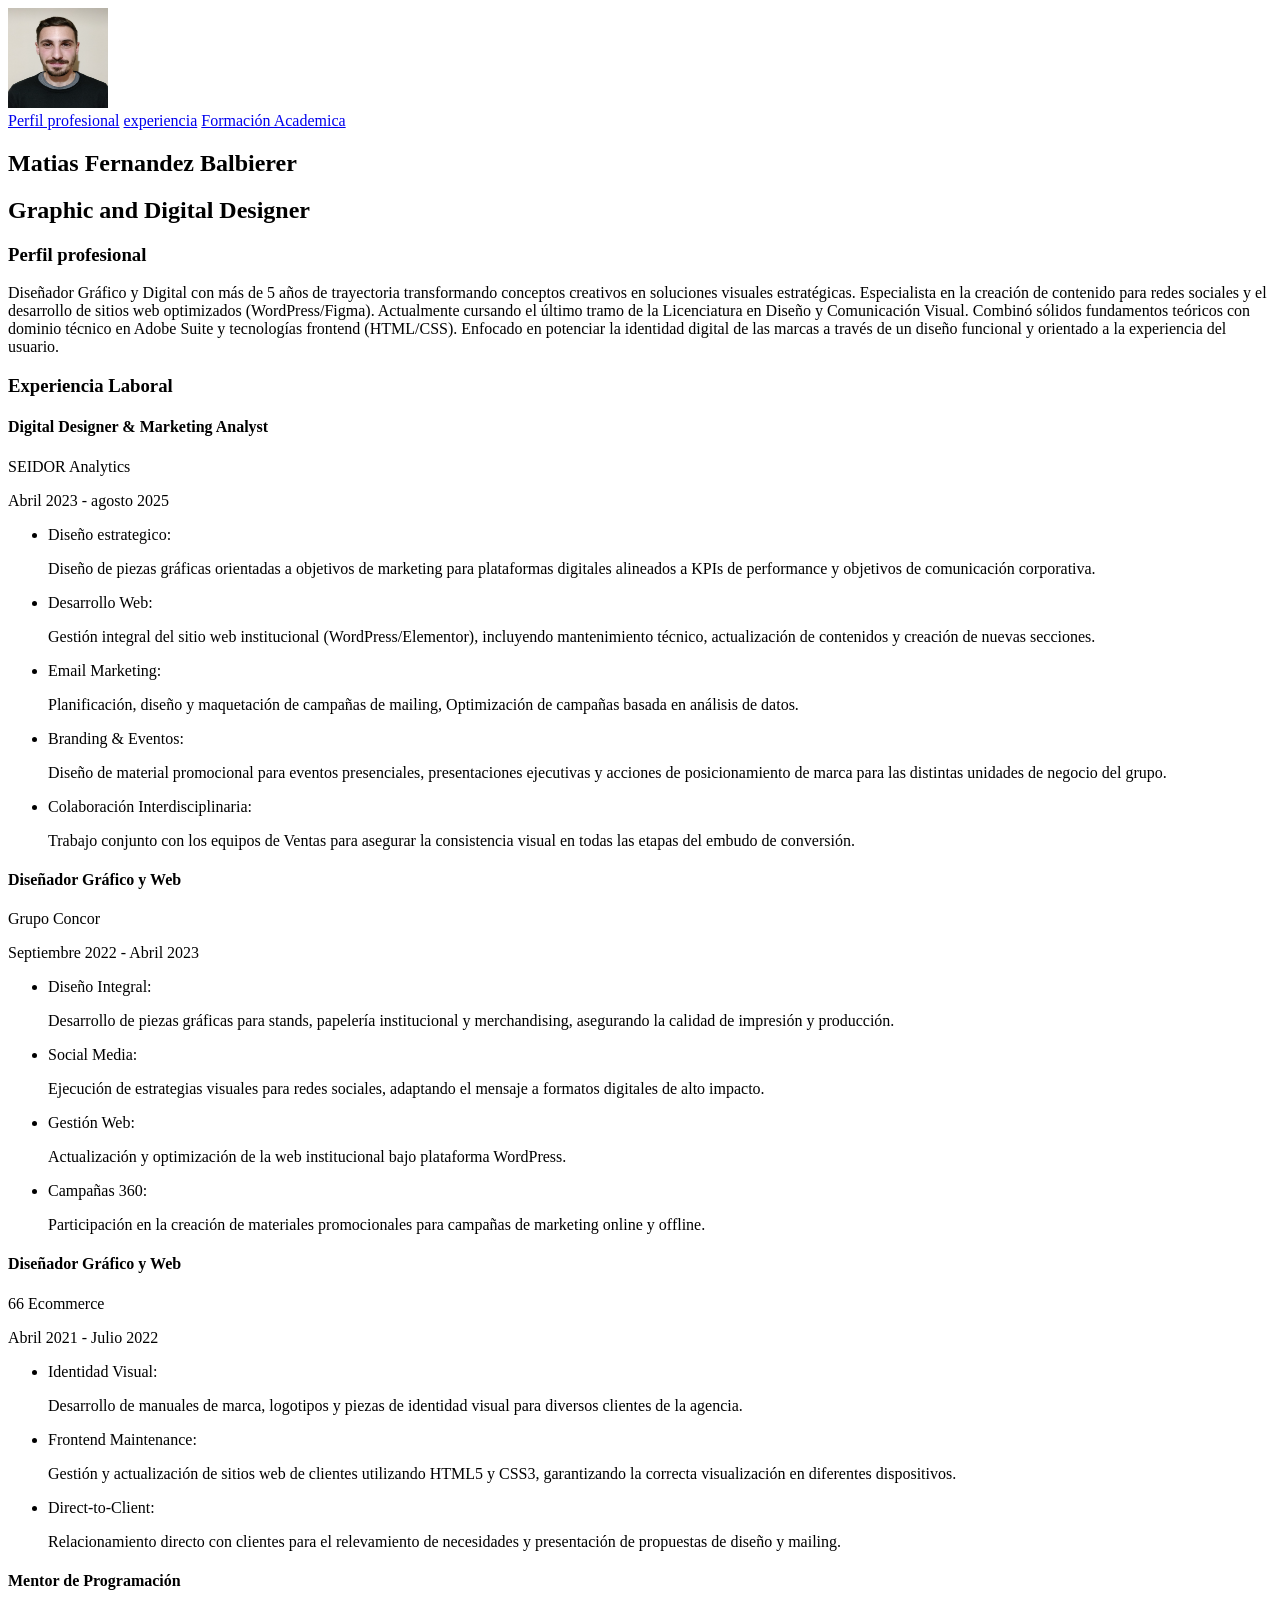
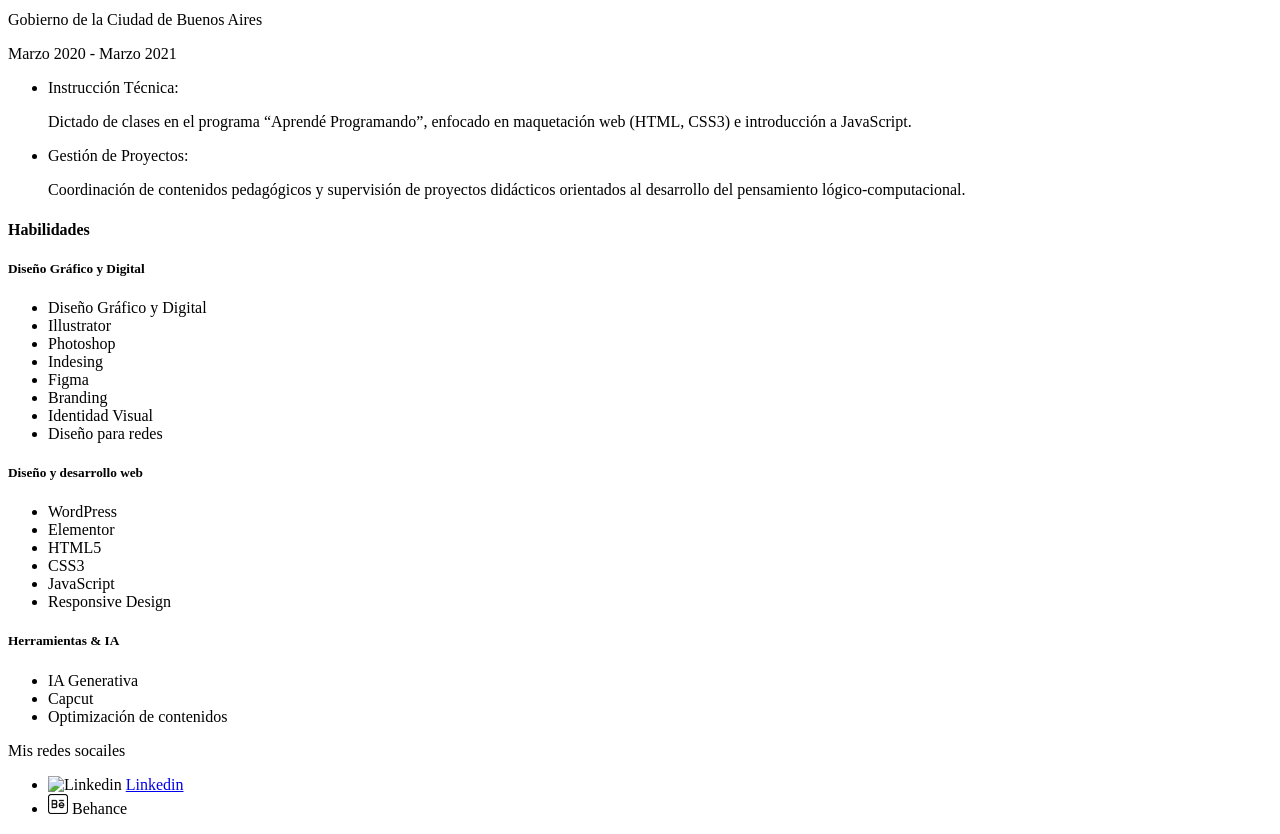
==== index.html @ 063f32c5 "primer commit" ====
<!DOCTYPE html>
<html>

<head>
    <meta charset="utf-8" />
    <title>Mi Cv HTML</title>
    <link rel="stylesheet" type="text/CSS" href="styles.css">
    <style>
        
        <link rel="preconnect" href="https://fonts.googleapis.com">
<link rel="preconnect" href="https://fonts.gstatic.com" crossorigin>
<link href="https://fonts.googleapis.com/css2?family=Roboto:ital,wght@0,100..900;1,100..900&family=Space+Mono:ital,wght@0,400;0,700;1,400;1,700&display=swap" rel="stylesheet">


    
    </style>
</head>

<body>
    <header>
        <img src="img/foto CV.png" alt="Foto Matias Fernandez" width="100px" height="100px">
        <nav>
            <a href="#">Perfil profesional</a>
            <a href="#">experiencia</a>
            <a href="#">Formación Academica</a>
        </nav>
    </header>
    <main>
        <section>
            <h1>Matias Fernandez Balbierer</h1>
            <h2>Graphic and Digital Designer</h2>
        </section>

        <section>
            <h3>Perfil profesional</h3>

            <p>Diseñador Gráfico y Digital con más de 5 años de trayectoria transformando conceptos creativos en
                soluciones visuales estratégicas. Especialista en la creación de contenido para redes sociales y el
                desarrollo de sitios web optimizados (WordPress/Figma). Actualmente cursando el último tramo de la
                Licenciatura en Diseño y Comunicación Visual. Combinó sólidos fundamentos teóricos con dominio técnico
                en Adobe Suite y tecnologías frontend (HTML/CSS). Enfocado en potenciar la identidad digital de las
                marcas a través de un diseño funcional y orientado a la experiencia del usuario.</p>
        </section>

        <article>
            <h3>Experiencia Laboral</h3>
            <h4>Digital Designer & Marketing Analyst</h4>
            <p>SEIDOR Analytics</p>
            <p>Abril 2023 - agosto 2025</p>
            <ul>
                <li>Diseño estrategico:</li>
                <p>Diseño de piezas gráficas orientadas a objetivos de marketing para plataformas digitales alineados a
                    KPIs de performance y objetivos de comunicación corporativa.</p>
                <li>Desarrollo Web:</li>
                <p>Gestión integral del sitio web institucional (WordPress/Elementor), incluyendo mantenimiento técnico,
                    actualización de contenidos y creación de nuevas secciones.</p>
                <li>Email Marketing:</li>
                <p>Planificación, diseño y maquetación de campañas de mailing, Optimización de campañas basada en
                    análisis de datos.</p>
                <li>Branding & Eventos:</li>
                <p>Diseño de material promocional para eventos presenciales, presentaciones ejecutivas y acciones de
                    posicionamiento de marca para las distintas unidades de negocio del grupo.</p>
                <li>Colaboración Interdisciplinaria:</li>
                <p>Trabajo conjunto con los equipos de Ventas para asegurar la consistencia visual en todas las etapas
                    del embudo de conversión.</p>
            </ul>

            <h4>Diseñador Gráfico y Web</h4>
            <p>Grupo Concor</p>
            <p>Septiembre 2022 - Abril 2023</p>
            <ul>
                <li>Diseño Integral:</li>
                <p>Desarrollo de piezas gráficas para stands, papelería institucional y merchandising, asegurando la
                    calidad de impresión y producción.</p>
                <li>Social Media:</li>
                <p>Ejecución de estrategias visuales para redes sociales, adaptando el mensaje a formatos digitales de
                    alto impacto.</p>
                <li>Gestión Web:</li>
                <p>Actualización y optimización de la web institucional bajo plataforma WordPress.</p>
                <li>Campañas 360:</li>
                <p>Participación en la creación de materiales promocionales para campañas de marketing online y offline.
                </p>
            </ul>

            <h4>Diseñador Gráfico y Web</h4>
            <p>66 Ecommerce</p>
            <p>Abril 2021 - Julio 2022</p>
            <ul>
                <li>Identidad Visual:</li>
                <p>Desarrollo de manuales de marca, logotipos y piezas de identidad visual para diversos clientes de la
                    agencia.</p>
                <li>Frontend Maintenance:</li>
                <p>Gestión y actualización de sitios web de clientes utilizando HTML5 y CSS3, garantizando la correcta
                    visualización en diferentes dispositivos.</p>
                <li>Direct-to-Client:</li>
                <p>Relacionamiento directo con clientes para el relevamiento de necesidades y presentación de propuestas
                    de diseño y mailing.</p>
            </ul>

            <h4>Mentor de Programación</h4>
            <p>Gobierno de la Ciudad de Buenos Aires</p>
            <p>Marzo 2020 - Marzo 2021</p>
            <ul>
                <li>Instrucción Técnica:</li>
                <p>Dictado de clases en el programa “Aprendé Programando”, enfocado en maquetación web (HTML, CSS3) e
                    introducción a JavaScript. </p>
                <li>Gestión de Proyectos:</li>
                <p>Coordinación de contenidos pedagógicos y supervisión de proyectos didácticos orientados al desarrollo
                    del pensamiento lógico-computacional.</p>
            </ul>
        </article>

        <section>
            <h4>Habilidades</h4>
            <h5>Diseño Gráfico y Digital</h5>

            <ul>
                <li>Diseño Gráfico y Digital</li>
                <li>Illustrator</li>
                <li>Photoshop</li>
                <li>Indesing</li>
                <li>Figma</li>
                <li>Branding</li>
                <li>Identidad Visual</li>
                <li>Diseño para redes</li>
            </ul>

            <h5>Diseño y desarrollo web</h5>

            <ul>
                <li>WordPress</li>
                <li>Elementor</li>
                <li>HTML5</li>
                <li>CSS3</li>
                <li>JavaScript</li>
                <li>Responsive Design</li>
            </ul>

            <h5>Herramientas & IA</h5>

            <ul>
                <li>IA Generativa</li>
                <li>Capcut</li>
                <li>Optimización de contenidos</li>
            </ul>
        </section>

    </main>

    <footer>
        <p>Mis redes socailes</p>
        <ul>
            <li>
                <img src="img/linkedin (1).png" alt="Linkedin" height="20px" width="20px">
                <a href="https://www.linkedin.com/in/matiasbalbierer/" target="_blank">Linkedin</a></li>
            <li>
                <img src="img/behance.png" alt="Behance" height="20px" width="20px">
                <a href="https://www.behance.net/matiasfernand/" target="_blank"></a>Behance</li>
        </ul>
    </footer>
</body>

</html>
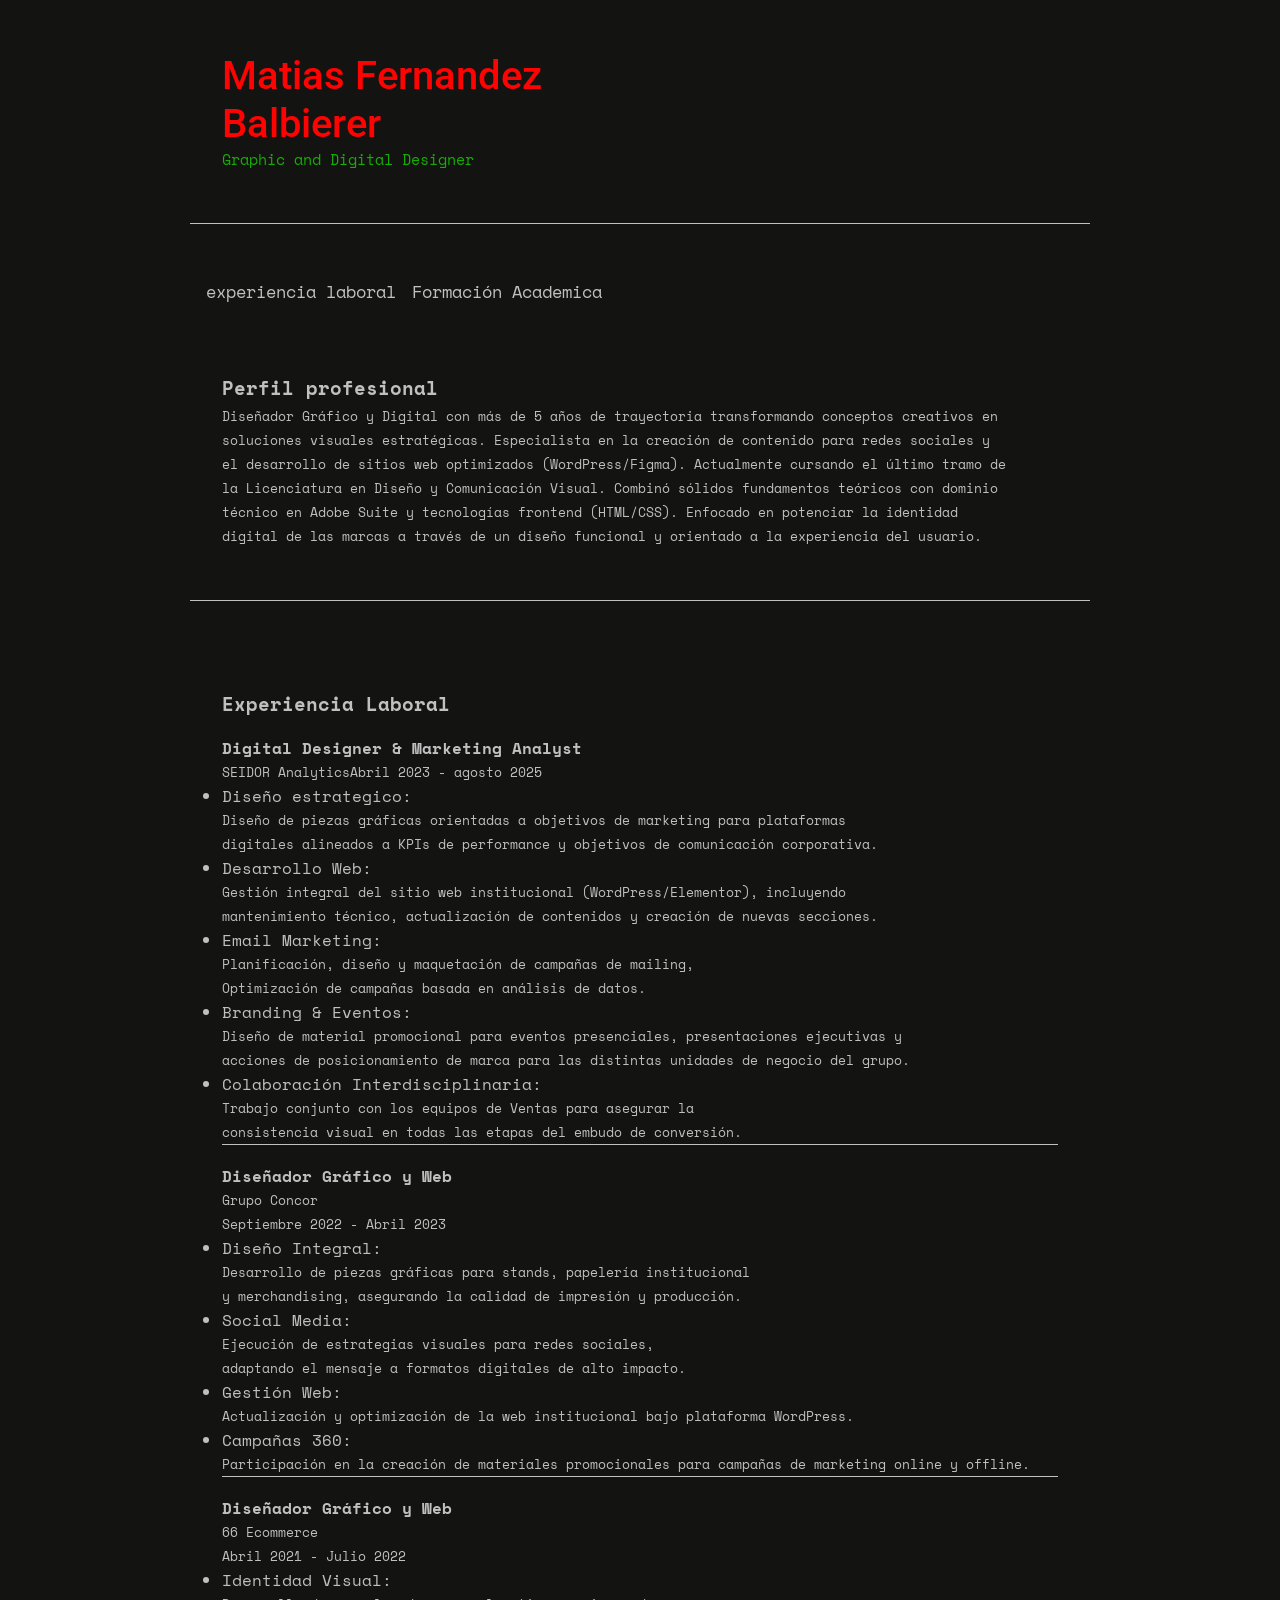
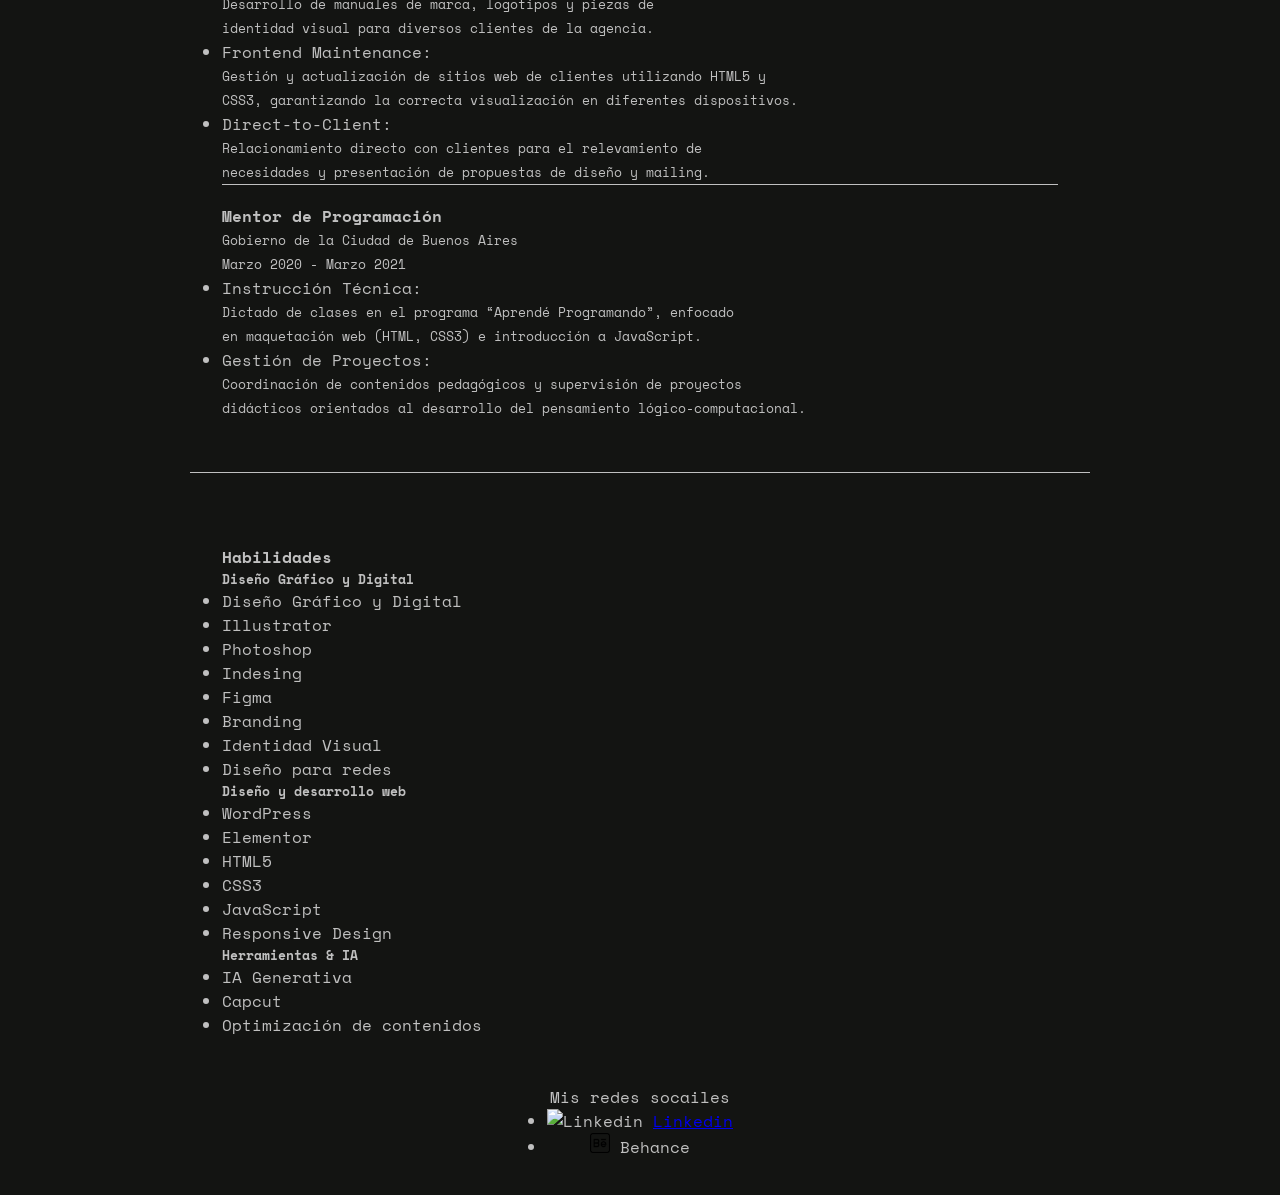
==== commit 36b5988b: "Actualización Cv pre entrega" ====
--- a/index.html
+++ b/index.html
@@ -1,37 +1,45 @@
 <!DOCTYPE html>
 <html>
+
+<!DOCTYPE html>
+
 
 <head>
     <meta charset="utf-8" />
     <title>Mi Cv HTML</title>
     <link rel="stylesheet" type="text/CSS" href="styles.css">
-    <style>
-        
-        <link rel="preconnect" href="https://fonts.googleapis.com">
-<link rel="preconnect" href="https://fonts.gstatic.com" crossorigin>
-<link href="https://fonts.googleapis.com/css2?family=Roboto:ital,wght@0,100..900;1,100..900&family=Space+Mono:ital,wght@0,400;0,700;1,400;1,700&display=swap" rel="stylesheet">
 
 
-    
+    <link rel="preconnect" href="https://fonts.googleapis.com">
+    <link rel="preconnect" href="https://fonts.gstatic.com" crossorigin>
+    <link
+        href="https://fonts.googleapis.com/css2?family=Roboto:ital,wght@0,100..900;1,100..900&family=Space+Mono:ital,wght@0,400;0,700;1,400;1,700&display=swap"
+        rel="stylesheet">
+    <style>
+        /* Aquí puedes agregar reglas CSS personalizadas si es necesario */
     </style>
 </head>
 
 <body>
-    <header>
-        <img src="img/foto CV.png" alt="Foto Matias Fernandez" width="100px" height="100px">
-        <nav>
-            <a href="#">Perfil profesional</a>
-            <a href="#">experiencia</a>
-            <a href="#">Formación Academica</a>
-        </nav>
-    </header>
+
+
+
     <main>
-        <section>
+        <section class="nombre">
             <h1>Matias Fernandez Balbierer</h1>
             <h2>Graphic and Digital Designer</h2>
         </section>
 
-        <section>
+            <div class="linea"></div>
+
+        <header class="navbar">
+            <!--<mg src="img/foto CV.png" alt="Foto Matias Fernandez" width="100px" height="100px">*/-->
+            <nav>
+                <a href="#">experiencia laboral</a>
+                <a href="#">Formación Academica</a>
+            </nav>
+        </header>
+        <section class="perfil">
             <h3>Perfil profesional</h3>
 
             <p>Diseñador Gráfico y Digital con más de 5 años de trayectoria transformando conceptos creativos en
@@ -42,11 +50,15 @@
                 marcas a través de un diseño funcional y orientado a la experiencia del usuario.</p>
         </section>
 
-        <article>
+            <div class="linea"></div>
+
+        <article class="experiencia">
             <h3>Experiencia Laboral</h3>
             <h4>Digital Designer & Marketing Analyst</h4>
-            <p>SEIDOR Analytics</p>
-            <p>Abril 2023 - agosto 2025</p>
+            <section class="titulos">
+                <p>SEIDOR Analytics</p>
+                <p>Abril 2023 - agosto 2025</p>
+            </section>
             <ul>
                 <li>Diseño estrategico:</li>
                 <p>Diseño de piezas gráficas orientadas a objetivos de marketing para plataformas digitales alineados a
@@ -65,6 +77,8 @@
                     del embudo de conversión.</p>
             </ul>
 
+                <div class="linea"></div>
+
             <h4>Diseñador Gráfico y Web</h4>
             <p>Grupo Concor</p>
             <p>Septiembre 2022 - Abril 2023</p>
@@ -82,6 +96,8 @@
                 </p>
             </ul>
 
+                            <div class="linea"></div>
+
             <h4>Diseñador Gráfico y Web</h4>
             <p>66 Ecommerce</p>
             <p>Abril 2021 - Julio 2022</p>
@@ -97,6 +113,8 @@
                     de diseño y mailing.</p>
             </ul>
 
+                            <div class="linea"></div>
+
             <h4>Mentor de Programación</h4>
             <p>Gobierno de la Ciudad de Buenos Aires</p>
             <p>Marzo 2020 - Marzo 2021</p>
@@ -110,7 +128,9 @@
             </ul>
         </article>
 
-        <section>
+                        <div class="linea"></div>
+
+        <section class="habilidades">
             <h4>Habilidades</h4>
             <h5>Diseño Gráfico y Digital</h5>
 
@@ -147,15 +167,17 @@
 
     </main>
 
-    <footer>
+    <footer class="footer">
         <p>Mis redes socailes</p>
         <ul>
             <li>
                 <img src="img/linkedin (1).png" alt="Linkedin" height="20px" width="20px">
-                <a href="https://www.linkedin.com/in/matiasbalbierer/" target="_blank">Linkedin</a></li>
+                <a href="https://www.linkedin.com/in/matiasbalbierer/" target="_blank">Linkedin</a>
+            </li>
             <li>
                 <img src="img/behance.png" alt="Behance" height="20px" width="20px">
-                <a href="https://www.behance.net/matiasfernand/" target="_blank"></a>Behance</li>
+                <a href="https://www.behance.net/matiasfernand/" target="_blank"></a>Behance
+            </li>
         </ul>
     </footer>
 </body>
--- a/styles.css
+++ b/styles.css
@@ -0,0 +1,142 @@
+* {
+    font-family: "Space Mono", monospace;
+    text-wrap: balance;
+    margin: 0;
+    padding: 0;
+    box-sizing: border-box;
+    background-color: rgb(19, 20, 18);
+}
+
+h1 {
+    font-family: "Roboto", sans-serif;
+    color: rgb(6, 5, 116);
+    font-size: 2.5rem;
+    line-height: 1rem;
+}
+
+body {
+    display: flex;
+    flex-direction: column;
+    align-items: center;
+    padding: 20px;    
+}
+
+main {
+width: 100%;
+max-width: 900px;
+display: flex;
+flex-direction: column;
+gap: 20px;
+
+}
+header {
+    text-align: center;
+}
+
+.navbar {
+    font-family: "Space Mono", monospace;
+}
+
+nav {
+    display: flex;
+    justify-content: flex-start;
+    padding: 1rem;
+}
+
+nav a {
+    margin-right: 1rem;
+    font-size: 1.2rem;
+    font-size: 14px;
+}
+
+.navbar nav a {
+    text-decoration: none;
+    color: #c0c0c0;
+    font-size: 1.9vh;
+}
+
+.nombre h1 {
+    color: #c0c0c0;
+    font-weight: 500;
+    line-height: 3rem;
+    font-size: 40px;
+    color: #ff0202;
+    display: flex;
+    flex-wrap: wrap;
+    max-width: 400px;
+}
+
+.nombre h2 {
+    color: #c0c0c0;
+    font-weight: 100;
+    font-size: 1.7vh;
+    color: #18ad04;
+}
+
+.nombre {
+    margin: 2rem;
+}
+
+.perfil {
+    margin: 2rem;
+    color: #c0c0c0;
+}
+
+.experiencia {
+    margin: 2rem;
+    color: #c0c0c0;
+}
+
+.habilidades {
+    margin: 2rem;
+    color: #c0c0c0;
+}
+
+.footer {
+    text-align: center;
+    padding: 1rem;
+    color: #c0c0c0;
+}
+
+.perfil h3 {
+    color: #c0c0c0;
+    font-weight: 700;
+    line-height: 2rem;
+}
+
+.perfil p {
+    color: #c0c0c0;
+    font-size: 13px;
+    line-height: 1.5rem;
+}
+
+.experiencia h3 {
+    color: #c0c0c0; 
+    font-weight: 700;
+    line-height: 4rem;
+}
+
+.experiencia h4 {
+    color: #c0c0c0;    
+    font-weight: 700;
+}
+
+.experiencia p {
+    color: #c0c0c0;
+    font-size: 13px;
+    line-height: 1.5rem;
+}
+
+.titulos {
+    display: flex;
+    justify-self: flex-end;
+}
+
+.linea {
+    width: 100%;
+    max-width: 900px;
+    height: 0.1px;
+    background-color: #c0c0c0;
+    margin-bottom: 20px;
+    margin-top: 20pxTe ;
+}
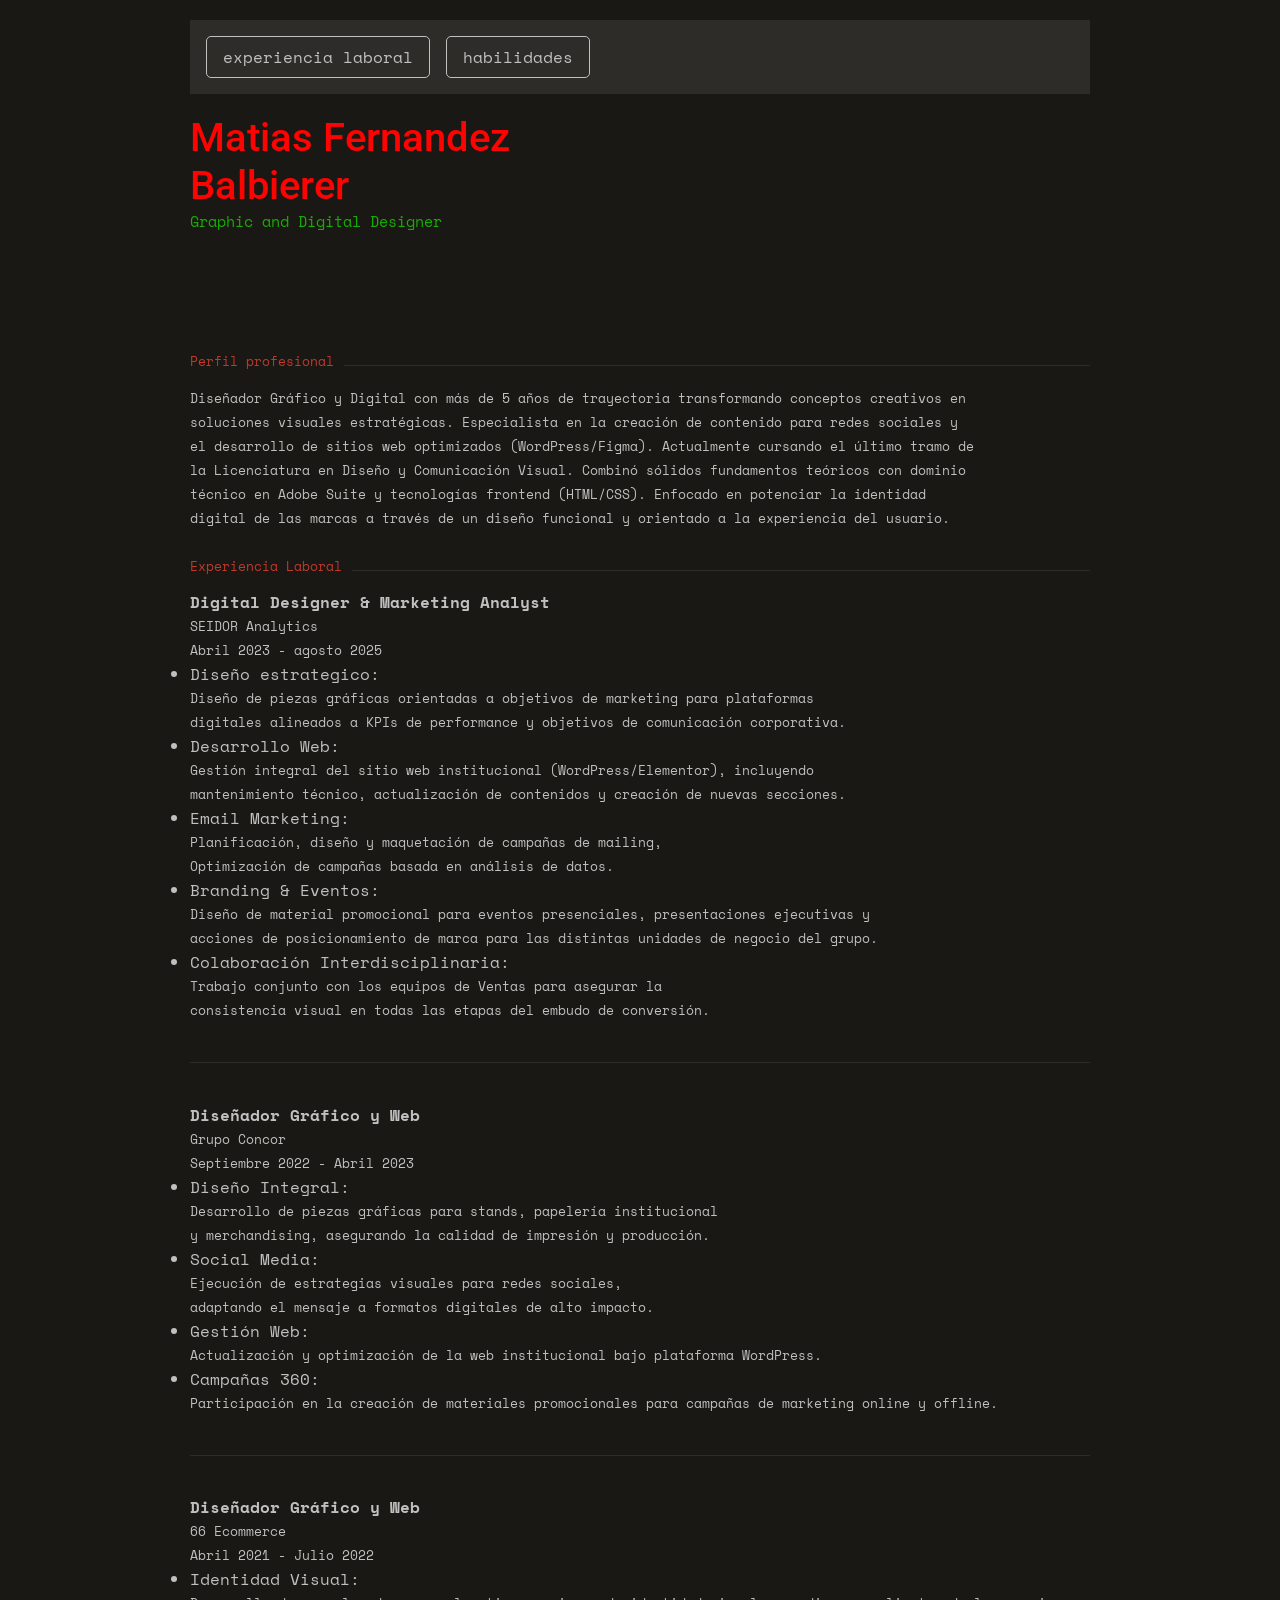
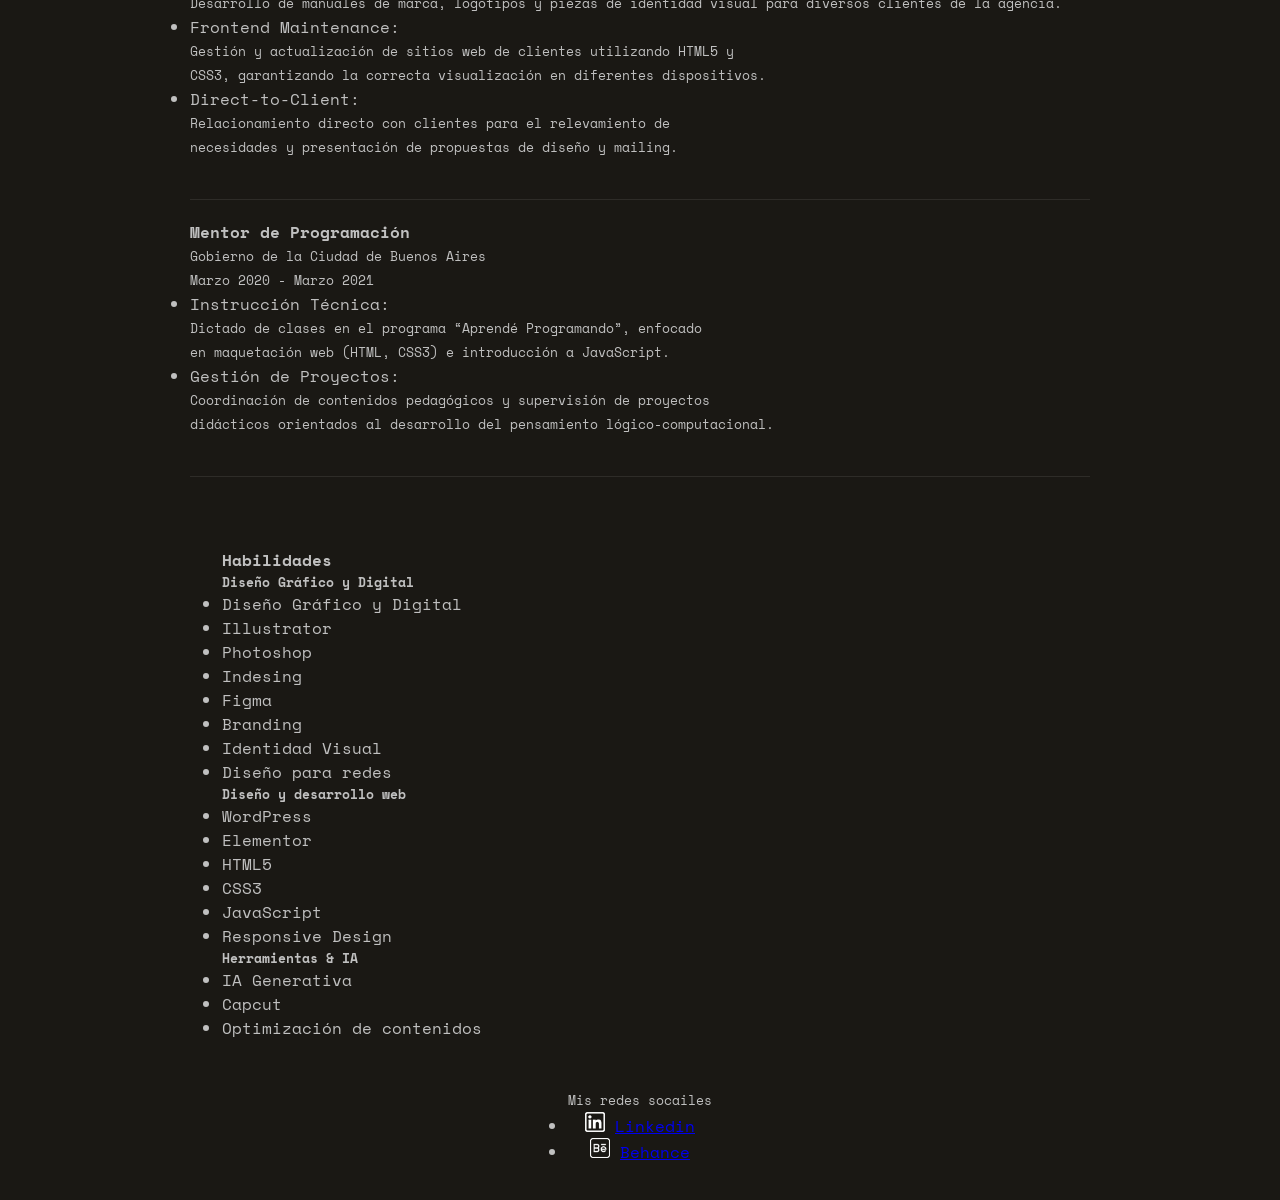
==== commit 627a1f5a: "ultima actualizacion para la entrega final" ====
--- a/index.html
+++ b/index.html
@@ -1,8 +1,5 @@
 <!DOCTYPE html>
 <html>
-
-<!DOCTYPE html>
-
 
 <head>
     <meta charset="utf-8" />
@@ -15,9 +12,7 @@
     <link
         href="https://fonts.googleapis.com/css2?family=Roboto:ital,wght@0,100..900;1,100..900&family=Space+Mono:ital,wght@0,400;0,700;1,400;1,700&display=swap"
         rel="stylesheet">
-    <style>
-        /* Aquí puedes agregar reglas CSS personalizadas si es necesario */
-    </style>
+
 </head>
 
 <body>
@@ -25,22 +20,26 @@
 
 
     <main>
+
+        <header class="navbar">
+            <nav>
+                <a href="#experiencia">experiencia laboral</a>
+                <a href="#habilidades">habilidades</a>
+            </nav>
+        </header>
+
         <section class="nombre">
             <h1>Matias Fernandez Balbierer</h1>
             <h2>Graphic and Digital Designer</h2>
         </section>
 
-            <div class="linea"></div>
-
-        <header class="navbar">
-            <!--<mg src="img/foto CV.png" alt="Foto Matias Fernandez" width="100px" height="100px">*/-->
-            <nav>
-                <a href="#">experiencia laboral</a>
-                <a href="#">Formación Academica</a>
-            </nav>
-        </header>
-        <section class="perfil">
-            <h3>Perfil profesional</h3>
+        <div class="linea"></div>
+
+        <section>
+            <section class="perfil">
+                <h3>Perfil profesional</h3>
+                <div class="linea"></div>
+            </section>
 
             <p>Diseñador Gráfico y Digital con más de 5 años de trayectoria transformando conceptos creativos en
                 soluciones visuales estratégicas. Especialista en la creación de contenido para redes sociales y el
@@ -48,135 +47,192 @@
                 Licenciatura en Diseño y Comunicación Visual. Combinó sólidos fundamentos teóricos con dominio técnico
                 en Adobe Suite y tecnologías frontend (HTML/CSS). Enfocado en potenciar la identidad digital de las
                 marcas a través de un diseño funcional y orientado a la experiencia del usuario.</p>
-        </section>
-
-            <div class="linea"></div>
-
-        <article class="experiencia">
-            <h3>Experiencia Laboral</h3>
-            <h4>Digital Designer & Marketing Analyst</h4>
-            <section class="titulos">
+
+        </section>
+
+        <section id="experiencia">
+            <section class="experiencia">
+                <h3>Experiencia Laboral</h3>
+                <div class="linea"></div>
+            </section>
+
+
+            <section class="titulos">
+                <h4>Digital Designer & Marketing Analyst</h4>
                 <p>SEIDOR Analytics</p>
                 <p>Abril 2023 - agosto 2025</p>
             </section>
-            <ul>
-                <li>Diseño estrategico:</li>
-                <p>Diseño de piezas gráficas orientadas a objetivos de marketing para plataformas digitales alineados a
-                    KPIs de performance y objetivos de comunicación corporativa.</p>
-                <li>Desarrollo Web:</li>
-                <p>Gestión integral del sitio web institucional (WordPress/Elementor), incluyendo mantenimiento técnico,
-                    actualización de contenidos y creación de nuevas secciones.</p>
-                <li>Email Marketing:</li>
-                <p>Planificación, diseño y maquetación de campañas de mailing, Optimización de campañas basada en
-                    análisis de datos.</p>
-                <li>Branding & Eventos:</li>
-                <p>Diseño de material promocional para eventos presenciales, presentaciones ejecutivas y acciones de
-                    posicionamiento de marca para las distintas unidades de negocio del grupo.</p>
-                <li>Colaboración Interdisciplinaria:</li>
-                <p>Trabajo conjunto con los equipos de Ventas para asegurar la consistencia visual en todas las etapas
-                    del embudo de conversión.</p>
-            </ul>
-
-                <div class="linea"></div>
-
-            <h4>Diseñador Gráfico y Web</h4>
-            <p>Grupo Concor</p>
-            <p>Septiembre 2022 - Abril 2023</p>
-            <ul>
-                <li>Diseño Integral:</li>
-                <p>Desarrollo de piezas gráficas para stands, papelería institucional y merchandising, asegurando la
-                    calidad de impresión y producción.</p>
-                <li>Social Media:</li>
-                <p>Ejecución de estrategias visuales para redes sociales, adaptando el mensaje a formatos digitales de
-                    alto impacto.</p>
-                <li>Gestión Web:</li>
-                <p>Actualización y optimización de la web institucional bajo plataforma WordPress.</p>
-                <li>Campañas 360:</li>
-                <p>Participación en la creación de materiales promocionales para campañas de marketing online y offline.
-                </p>
-            </ul>
-
-                            <div class="linea"></div>
-
-            <h4>Diseñador Gráfico y Web</h4>
-            <p>66 Ecommerce</p>
-            <p>Abril 2021 - Julio 2022</p>
-            <ul>
-                <li>Identidad Visual:</li>
-                <p>Desarrollo de manuales de marca, logotipos y piezas de identidad visual para diversos clientes de la
-                    agencia.</p>
-                <li>Frontend Maintenance:</li>
-                <p>Gestión y actualización de sitios web de clientes utilizando HTML5 y CSS3, garantizando la correcta
-                    visualización en diferentes dispositivos.</p>
-                <li>Direct-to-Client:</li>
-                <p>Relacionamiento directo con clientes para el relevamiento de necesidades y presentación de propuestas
-                    de diseño y mailing.</p>
-            </ul>
-
-                            <div class="linea"></div>
-
-            <h4>Mentor de Programación</h4>
-            <p>Gobierno de la Ciudad de Buenos Aires</p>
-            <p>Marzo 2020 - Marzo 2021</p>
-            <ul>
-                <li>Instrucción Técnica:</li>
-                <p>Dictado de clases en el programa “Aprendé Programando”, enfocado en maquetación web (HTML, CSS3) e
-                    introducción a JavaScript. </p>
-                <li>Gestión de Proyectos:</li>
-                <p>Coordinación de contenidos pedagógicos y supervisión de proyectos didácticos orientados al desarrollo
-                    del pensamiento lógico-computacional.</p>
-            </ul>
-        </article>
-
-                        <div class="linea"></div>
-
-        <section class="habilidades">
-            <h4>Habilidades</h4>
-            <h5>Diseño Gráfico y Digital</h5>
-
-            <ul>
-                <li>Diseño Gráfico y Digital</li>
-                <li>Illustrator</li>
-                <li>Photoshop</li>
-                <li>Indesing</li>
-                <li>Figma</li>
-                <li>Branding</li>
-                <li>Identidad Visual</li>
-                <li>Diseño para redes</li>
-            </ul>
-
-            <h5>Diseño y desarrollo web</h5>
-
-            <ul>
-                <li>WordPress</li>
-                <li>Elementor</li>
-                <li>HTML5</li>
-                <li>CSS3</li>
-                <li>JavaScript</li>
-                <li>Responsive Design</li>
-            </ul>
-
-            <h5>Herramientas & IA</h5>
-
-            <ul>
-                <li>IA Generativa</li>
-                <li>Capcut</li>
-                <li>Optimización de contenidos</li>
-            </ul>
-        </section>
-
+
+            <ul>
+                <li>Diseño estrategico: <p>Diseño de piezas gráficas orientadas a objetivos de marketing para
+                        plataformas digitales alineados a
+                        KPIs de performance y objetivos de comunicación corporativa.</p>
+                </li>
+
+                <li>Desarrollo Web: <p>Gestión integral del sitio web institucional (WordPress/Elementor), incluyendo
+                        mantenimiento técnico,
+                        actualización de contenidos y creación de nuevas secciones.</p>
+                </li>
+
+                <li>Email Marketing: <p>Planificación, diseño y maquetación de campañas de mailing, Optimización de
+                        campañas basada en
+                        análisis de datos.</p>
+                </li>
+
+                <li>Branding & Eventos: <p>Diseño de material promocional para eventos presenciales, presentaciones
+                        ejecutivas y acciones de
+                        posicionamiento de marca para las distintas unidades de negocio del grupo.</p>
+                </li>
+
+                <li>Colaboración Interdisciplinaria: <p>Trabajo conjunto con los equipos de Ventas para asegurar la
+                        consistencia visual en todas las etapas
+                        del embudo de conversión.</p>
+                </li>
+
+            </ul>
+
+        </section>
+
+        <div class="lineadiv"></div>
+
+        <section>
+
+            <section class="titulos">
+                <h4>Diseñador Gráfico y Web</h4>
+                <p>Grupo Concor</p>
+                <p>Septiembre 2022 - Abril 2023</p>
+            </section>
+
+            <ul>
+                <li>Diseño Integral: <p>Desarrollo de piezas gráficas para stands, papelería institucional y
+                        merchandising, asegurando la calidad de impresión y producción.</p>
+                </li>
+
+                <li>Social Media: <p>Ejecución de estrategias visuales para redes sociales, adaptando el mensaje a
+                        formatos digitales de
+                        alto impacto.</p>
+                </li>
+
+                <li>Gestión Web: <p>Actualización y optimización de la web institucional bajo plataforma WordPress.</p>
+                </li>
+
+                <li>Campañas 360: <p>Participación en la creación de materiales promocionales para campañas de marketing
+                        online y offline.
+                    </p>
+                </li>
+
+            </ul>
+
+        </section>
+
+        <div class="lineadiv"></div>
+
+        <section>
+
+
+
+            <section class="titulos">
+                <h4>Diseñador Gráfico y Web</h4>
+                <p>66 Ecommerce</p>
+                <p>Abril 2021 - Julio 2022</p>
+            </section>
+
+            <ul>
+                <li>Identidad Visual: <p>Desarrollo de manuales de marca, logotipos y piezas de identidad visual para
+                        diversos clientes de la
+                        agencia.</p>
+                </li>
+
+                <li>Frontend Maintenance: <p>Gestión y actualización de sitios web de clientes utilizando HTML5 y CSS3,
+                        garantizando la correcta
+                        visualización en diferentes dispositivos.</p>
+                </li>
+
+                <li>Direct-to-Client: <p>Relacionamiento directo con clientes para el relevamiento de necesidades y
+                        presentación de propuestas
+                        de diseño y mailing.</p>
+                </li>
+
+            </ul>
+
+        </section>
+
+        <section>
+
+            <div class="lineadiv"></div>
+
+            <section class="titulos">
+                <h4>Mentor de Programación</h4>
+                <p>Gobierno de la Ciudad de Buenos Aires</p>
+                <p>Marzo 2020 - Marzo 2021</p>
+            </section>
+
+            <ul>
+                <li>Instrucción Técnica: <p>Dictado de clases en el programa “Aprendé Programando”, enfocado en
+                        maquetación web (HTML, CSS3) e
+                        introducción a JavaScript. </p>
+                </li>
+
+                <li>Gestión de Proyectos: <p>Coordinación de contenidos pedagógicos y supervisión de proyectos
+                        didácticos orientados al desarrollo
+                        del pensamiento lógico-computacional.</p>
+                </li>
+
+            </ul>
+
+        </section>
+
+        <div class="lineadiv"></div>
+
+        <section id="habilidades">
+
+            <section class="habilidades">
+                <h4>Habilidades</h4>
+                <h5>Diseño Gráfico y Digital</h5>
+
+                <ul>
+                    <li>Diseño Gráfico y Digital</li>
+                    <li>Illustrator</li>
+                    <li>Photoshop</li>
+                    <li>Indesing</li>
+                    <li>Figma</li>
+                    <li>Branding</li>
+                    <li>Identidad Visual</li>
+                    <li>Diseño para redes</li>
+                </ul>
+
+                <h5>Diseño y desarrollo web</h5>
+
+                <ul>
+                    <li>WordPress</li>
+                    <li>Elementor</li>
+                    <li>HTML5</li>
+                    <li>CSS3</li>
+                    <li>JavaScript</li>
+                    <li>Responsive Design</li>
+                </ul>
+
+                <h5>Herramientas & IA</h5>
+
+                <ul>
+                    <li>IA Generativa</li>
+                    <li>Capcut</li>
+                    <li>Optimización de contenidos</li>
+                </ul>
+            </section>
+        </section>
     </main>
 
     <footer class="footer">
         <p>Mis redes socailes</p>
         <ul>
             <li>
-                <img src="img/linkedin (1).png" alt="Linkedin" height="20px" width="20px">
+                <img src="img/linkedin.png" alt="Linkedin" height="20px" width="20px">
                 <a href="https://www.linkedin.com/in/matiasbalbierer/" target="_blank">Linkedin</a>
             </li>
             <li>
                 <img src="img/behance.png" alt="Behance" height="20px" width="20px">
-                <a href="https://www.behance.net/matiasfernand/" target="_blank"></a>Behance
+                <a href="https://www.behance.net/matiasfernand/" target="_blank">Behance</a>
             </li>
         </ul>
     </footer>
--- a/styles.css
+++ b/styles.css
@@ -4,38 +4,35 @@
     margin: 0;
     padding: 0;
     box-sizing: border-box;
-    background-color: rgb(19, 20, 18);
 }
 
-h1 {
-    font-family: "Roboto", sans-serif;
-    color: rgb(6, 5, 116);
-    font-size: 2.5rem;
-    line-height: 1rem;
-}
 
 body {
+    background-color: #1a1814;
     display: flex;
     flex-direction: column;
     align-items: center;
-    padding: 20px;    
+    padding: 20px;
 }
 
 main {
-width: 100%;
-max-width: 900px;
-display: flex;
-flex-direction: column;
-gap: 20px;
+    width: 100%;
+    max-width: 900px;
+    display: flex;
+    flex-direction: column;
+    gap: 20px;
 
 }
+
 header {
     text-align: center;
 }
 
 .navbar {
     font-family: "Space Mono", monospace;
+    background-color: #2e2c28;
 }
+
 
 nav {
     display: flex;
@@ -47,44 +44,56 @@
     margin-right: 1rem;
     font-size: 1.2rem;
     font-size: 14px;
+
 }
 
 .navbar nav a {
     text-decoration: none;
     color: #c0c0c0;
-    font-size: 1.9vh;
+    font-size: 1rem;
+    border: 1px solid #c0c0c0;
+    padding: 0.5rem 1rem;
+    border-radius: 5px;
 }
 
+
+
 .nombre h1 {
-    color: #c0c0c0;
+    font-family: "Roboto", sans-serif;
     font-weight: 500;
     line-height: 3rem;
     font-size: 40px;
     color: #ff0202;
-    display: flex;
-    flex-wrap: wrap;
     max-width: 400px;
 }
 
+
 .nombre h2 {
-    color: #c0c0c0;
+
     font-weight: 100;
     font-size: 1.7vh;
     color: #18ad04;
 }
 
 .nombre {
-    margin: 2rem;
+    display: flex;
+    flex-direction: column;
+    
 }
 
 .perfil {
     margin: 2rem;
     color: #c0c0c0;
+    display: flex;
 }
 
 .experiencia {
-    margin: 2rem;
-    color: #c0c0c0;
+    display: flex;
+    color: #c0392b;
+    font-weight: 100;
+    line-height: 2rem;
+    font-size: 13px;
+    gap: 10px;
 }
 
 .habilidades {
@@ -98,27 +107,34 @@
     color: #c0c0c0;
 }
 
-.perfil h3 {
-    color: #c0c0c0;
-    font-weight: 700;
-    line-height: 2rem;
+.perfil {
+    display: flex;
+    gap: 10px;
+    margin-left: 0;
+    margin-right: 0;
+    margin-bottom: 0;
 }
 
-.perfil p {
+.perfil h3 {
+    color: #c0392b;
+    font-weight: 100;
+    line-height: 2rem;
+    font-size: 13px;
+
+}
+
+p {
     color: #c0c0c0;
     font-size: 13px;
     line-height: 1.5rem;
+    flex-wrap: wrap;
 }
 
+
 .experiencia h3 {
-    color: #c0c0c0; 
-    font-weight: 700;
-    line-height: 4rem;
-}
-
-.experiencia h4 {
-    color: #c0c0c0;    
-    font-weight: 700;
+    color: #c0392b;
+    font-weight: 100;
+    font-size: 13px;
 }
 
 .experiencia p {
@@ -129,14 +145,35 @@
 
 .titulos {
     display: flex;
-    justify-self: flex-end;
+    flex-direction: column;
+}
+
+.titulos h4 {
+    color: #c0c0c0;
 }
 
 .linea {
+    height: 0.5px;
+    background-color: #2e2c28;
+    margin-bottom: 20px;
+    margin-top: 20px;
+    flex: 1;
+}
+
+ul li  {
+    color: #c0c0c0;
+}
+
+.lineadiv {
+    height: 0.5px;
+    background-color: #2e2c28;
+    margin-bottom: 20px;
+    margin-top: 20px;
     width: 100%;
-    max-width: 900px;
-    height: 0.1px;
-    background-color: #c0c0c0;
-    margin-bottom: 20px;
-    margin-top: 20pxTe ;
-}+}
+
+.habilidades{
+
+    display: flex;
+    flex-direction: column;
+}
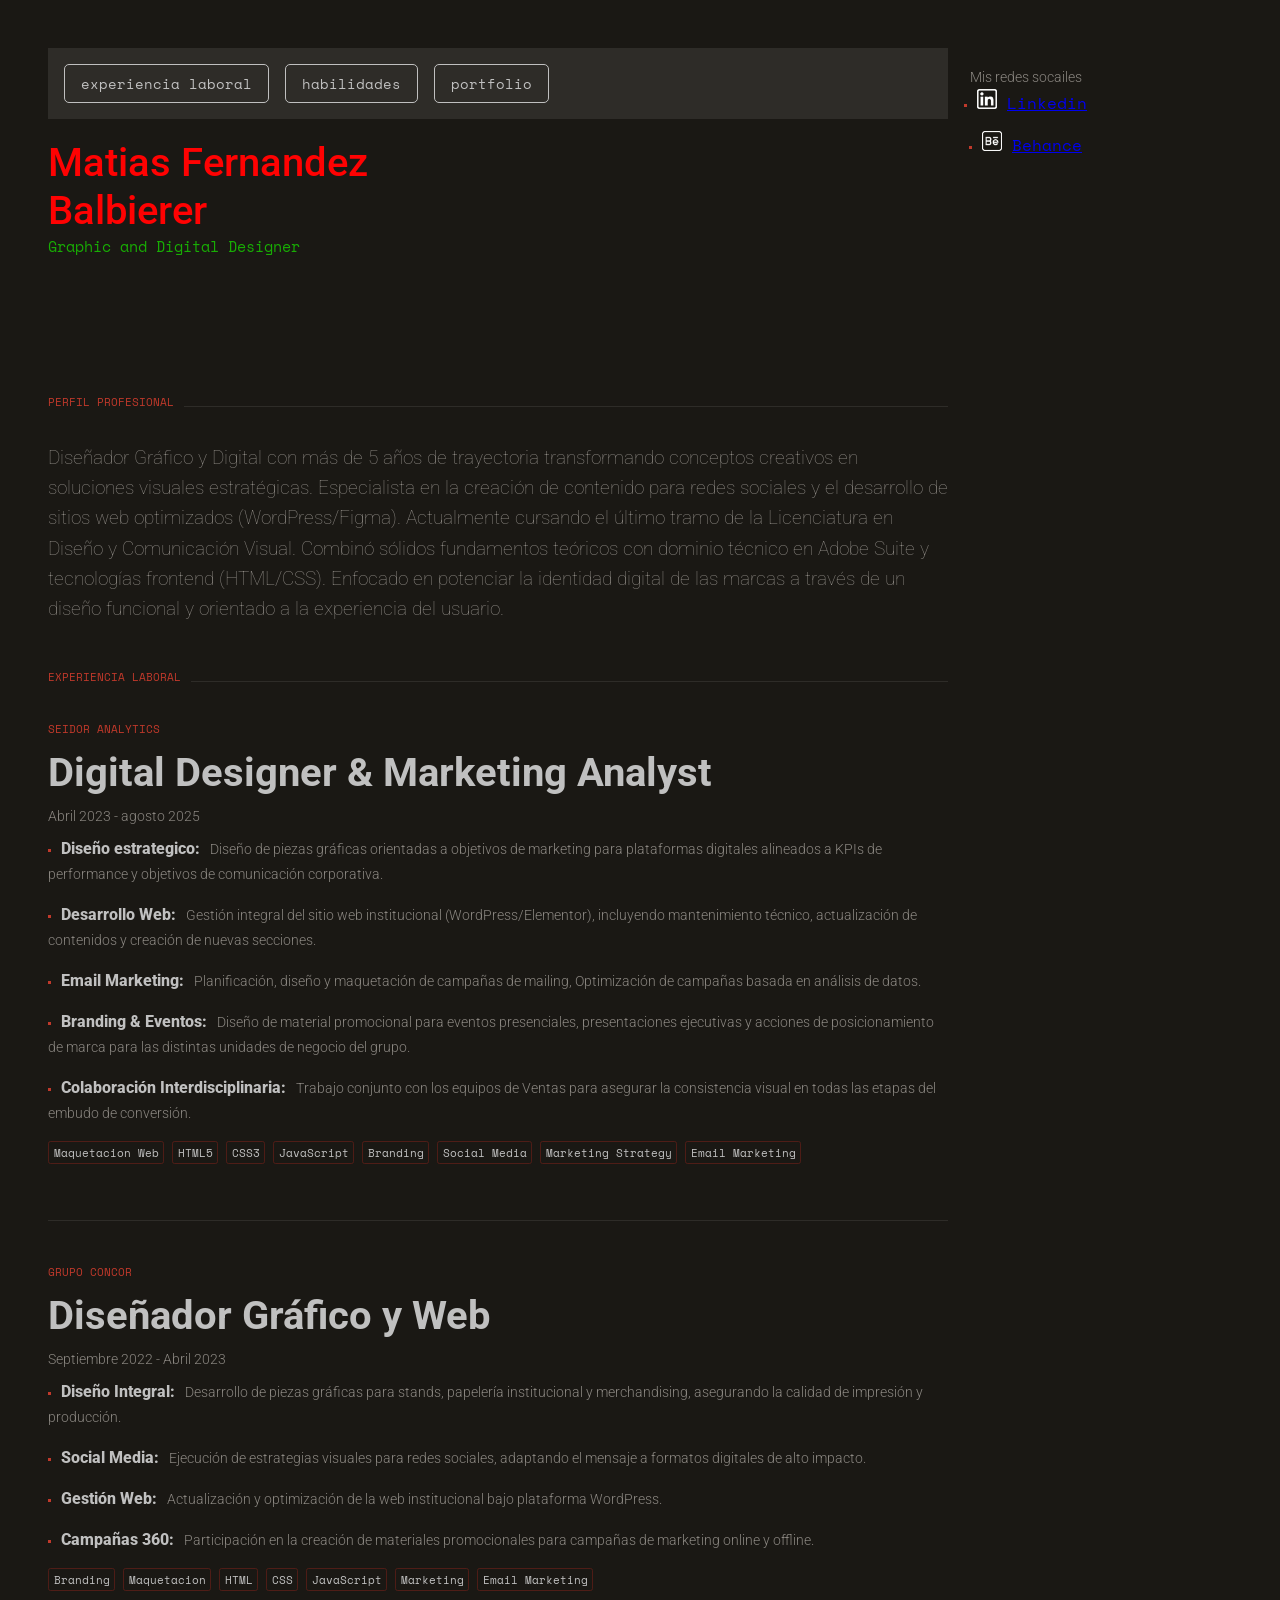
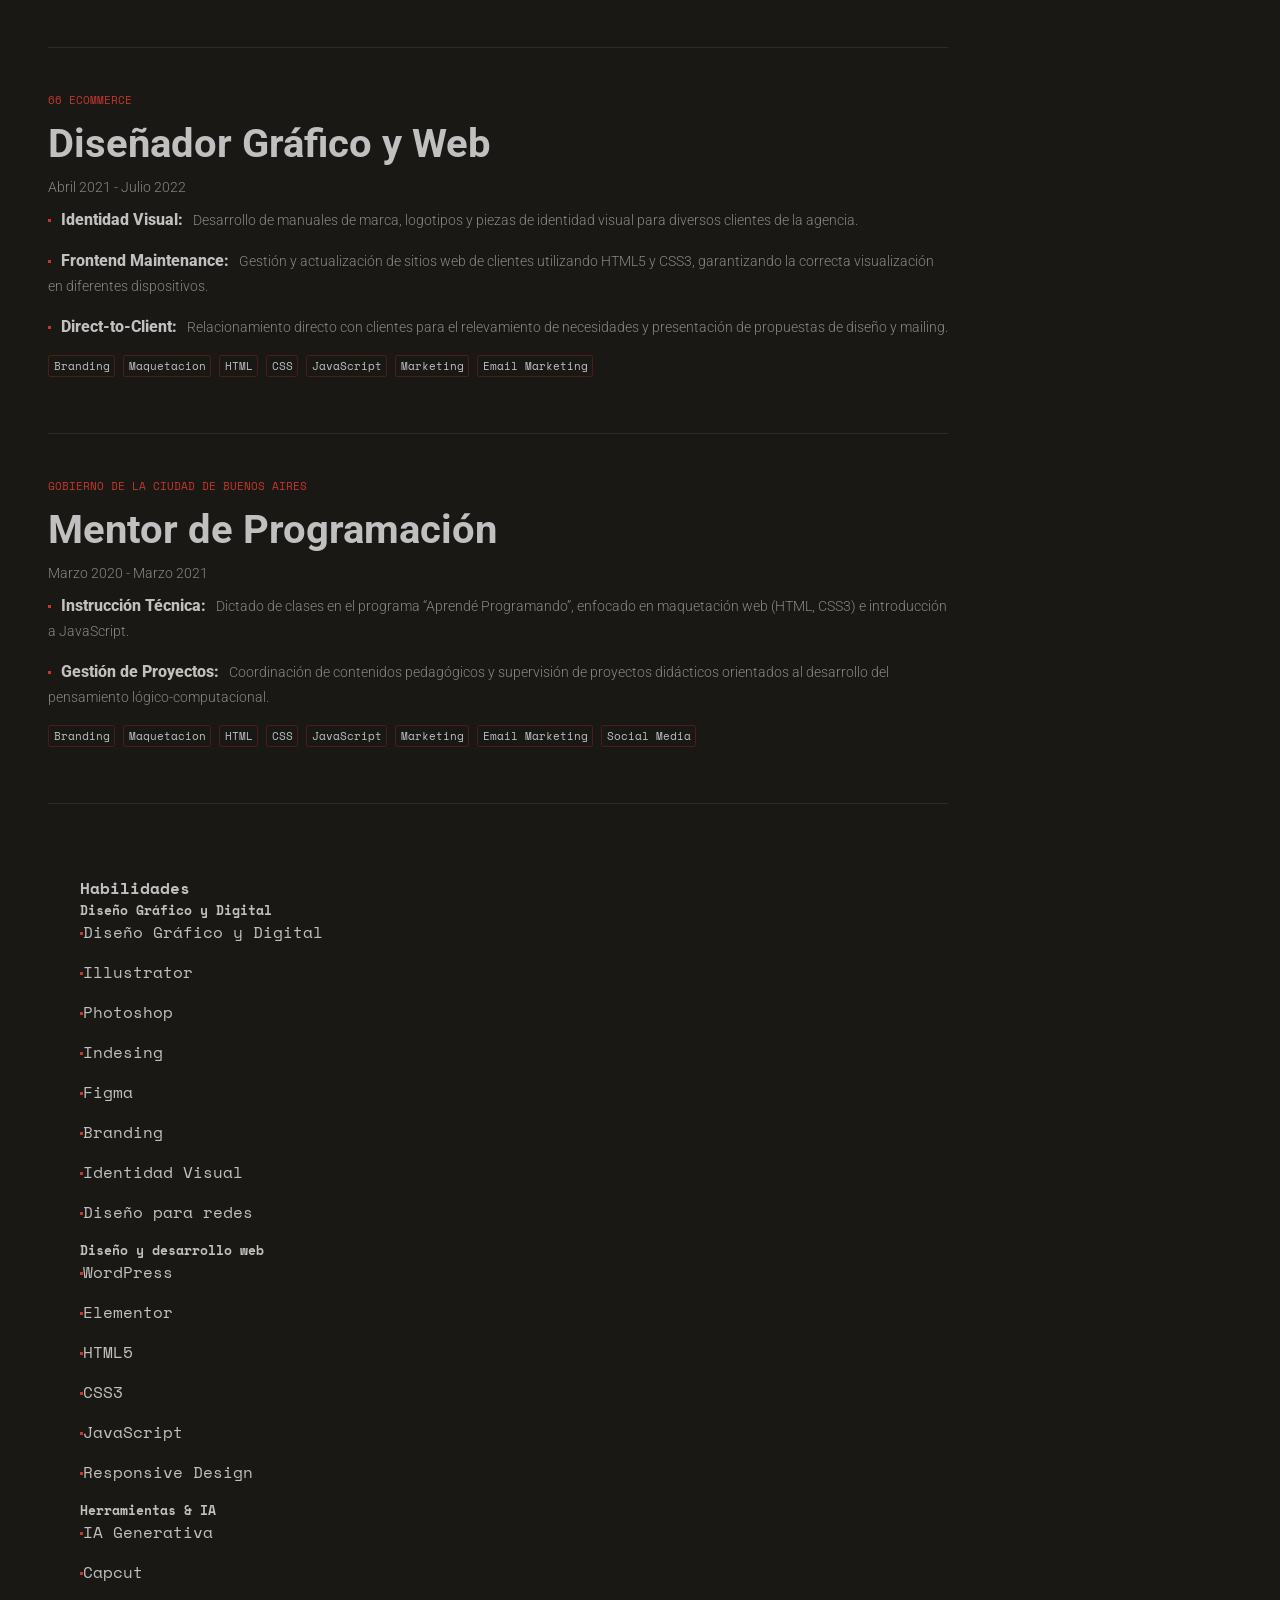
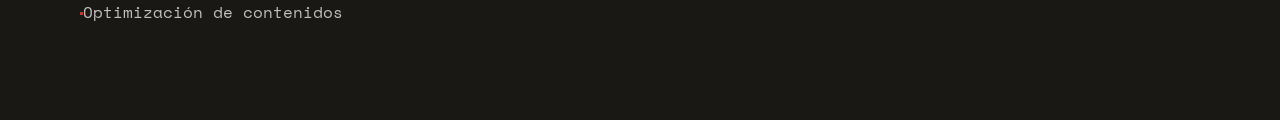
==== commit 006f29dd: "trabajo corregido" ====
--- a/index.html
+++ b/index.html
@@ -5,6 +5,7 @@
     <meta charset="utf-8" />
     <title>Mi Cv HTML</title>
     <link rel="stylesheet" type="text/CSS" href="styles.css">
+
 
 
     <link rel="preconnect" href="https://fonts.googleapis.com">
@@ -12,6 +13,7 @@
     <link
         href="https://fonts.googleapis.com/css2?family=Roboto:ital,wght@0,100..900;1,100..900&family=Space+Mono:ital,wght@0,400;0,700;1,400;1,700&display=swap"
         rel="stylesheet">
+        <link rel="stylesheet" href="/portfolio.html">
 
 </head>
 
@@ -21,10 +23,11 @@
 
     <main>
 
-        <header class="navbar">
+        <header>
             <nav>
                 <a href="#experiencia">experiencia laboral</a>
                 <a href="#habilidades">habilidades</a>
+                <a href="/portfolio.html" target="_blank">portfolio</a>
             </nav>
         </header>
 
@@ -35,13 +38,13 @@
 
         <div class="linea"></div>
 
-        <section>
-            <section class="perfil">
-                <h3>Perfil profesional</h3>
+        <section class="descripcionperfil">
+            <article class="perfil">
+                <h3>PERFIL PROFESIONAL</h3>
                 <div class="linea"></div>
-            </section>
-
-            <p>Diseñador Gráfico y Digital con más de 5 años de trayectoria transformando conceptos creativos en
+            </article>
+
+            <p> Diseñador Gráfico y Digital con más de 5 años de trayectoria transformando conceptos creativos en
                 soluciones visuales estratégicas. Especialista en la creación de contenido para redes sociales y el
                 desarrollo de sitios web optimizados (WordPress/Figma). Actualmente cursando el último tramo de la
                 Licenciatura en Diseño y Comunicación Visual. Combinó sólidos fundamentos teóricos con dominio técnico
@@ -51,78 +54,118 @@
         </section>
 
         <section id="experiencia">
-            <section class="experiencia">
-                <h3>Experiencia Laboral</h3>
+            <article class="experiencia">
+                <h3>EXPERIENCIA LABORAL</h3>
                 <div class="linea"></div>
-            </section>
-
-
-            <section class="titulos">
-                <h4>Digital Designer & Marketing Analyst</h4>
-                <p>SEIDOR Analytics</p>
-                <p>Abril 2023 - agosto 2025</p>
-            </section>
+            </article>
+
+            <article>
+
+                <section class="titulos">
+                    <p class="empresas">SEIDOR ANALYTICS</p>
+                    <h4>Digital Designer & Marketing Analyst</h4>
+                    <p>Abril 2023 - agosto 2025</p>
+                </section>
+
+
+
+                <ul>
+                    <li>
+                        <span class="tareas">Diseño estrategico:</span>
+                        <p>Diseño de piezas gráficas orientadas a objetivos de marketing para
+                            plataformas digitales alineados a
+                            KPIs de performance y objetivos de comunicación corporativa.</p>
+                    </li>
+
+                    <li> <span class="tareas">Desarrollo Web:</span>
+                        <p>Gestión integral del sitio web institucional (WordPress/Elementor), incluyendo
+                            mantenimiento técnico,
+                            actualización de contenidos y creación de nuevas secciones.</p>
+                    </li>
+
+                    <li> <span class="tareas">Email Marketing:</span>
+                        <p>Planificación, diseño y maquetación de campañas de mailing, Optimización de
+                            campañas basada en
+                            análisis de datos.</p>
+                    </li>
+
+                    <li> <span class="tareas">Branding & Eventos:</span>
+                        <p>Diseño de material promocional para eventos presenciales, presentaciones
+                            ejecutivas y acciones de
+                            posicionamiento de marca para las distintas unidades de negocio del grupo.</p>
+                    </li>
+
+                    <li> <span class="tareas">Colaboración Interdisciplinaria:</span>
+                        <p>Trabajo conjunto con los equipos de Ventas para asegurar la
+                            consistencia visual en todas las etapas
+                            del embudo de conversión.</p>
+                    </li>
+
+                </ul>
+
+                <ul class="tags">
+                    <li class="tag">Maquetacion Web</li>
+                    <li class="tag">HTML5</li>
+                    <li class="tag">CSS3</li>
+                    <li class="tag">JavaScript</li>
+                    <li class="tag">Branding</li>
+                    <li class="tag">Social Media</li>
+                    <li class="tag">Marketing Strategy</li>
+                    <li class="tag">Email Marketing</li>
+                    
+                    
+                </ul>
+
+
+            </article>
+
+        </section>
+
+        <div class="lineadiv"></div>
+
+        <section>
+
+            <article class="titulos">
+                <p class="empresas">GRUPO CONCOR</p>
+                <h4>Diseñador Gráfico y Web</h4>
+                <p>Septiembre 2022 - Abril 2023</p>
+            </article>
 
             <ul>
-                <li>Diseño estrategico: <p>Diseño de piezas gráficas orientadas a objetivos de marketing para
-                        plataformas digitales alineados a
-                        KPIs de performance y objetivos de comunicación corporativa.</p>
-                </li>
-
-                <li>Desarrollo Web: <p>Gestión integral del sitio web institucional (WordPress/Elementor), incluyendo
-                        mantenimiento técnico,
-                        actualización de contenidos y creación de nuevas secciones.</p>
-                </li>
-
-                <li>Email Marketing: <p>Planificación, diseño y maquetación de campañas de mailing, Optimización de
-                        campañas basada en
-                        análisis de datos.</p>
-                </li>
-
-                <li>Branding & Eventos: <p>Diseño de material promocional para eventos presenciales, presentaciones
-                        ejecutivas y acciones de
-                        posicionamiento de marca para las distintas unidades de negocio del grupo.</p>
-                </li>
-
-                <li>Colaboración Interdisciplinaria: <p>Trabajo conjunto con los equipos de Ventas para asegurar la
-                        consistencia visual en todas las etapas
-                        del embudo de conversión.</p>
-                </li>
-
-            </ul>
-
-        </section>
-
-        <div class="lineadiv"></div>
-
-        <section>
-
-            <section class="titulos">
-                <h4>Diseñador Gráfico y Web</h4>
-                <p>Grupo Concor</p>
-                <p>Septiembre 2022 - Abril 2023</p>
-            </section>
-
-            <ul>
-                <li>Diseño Integral: <p>Desarrollo de piezas gráficas para stands, papelería institucional y
+                <li> <span class="tareas">Diseño Integral:</span>
+                    <p>Desarrollo de piezas gráficas para stands, papelería institucional y
                         merchandising, asegurando la calidad de impresión y producción.</p>
                 </li>
 
-                <li>Social Media: <p>Ejecución de estrategias visuales para redes sociales, adaptando el mensaje a
+                <li> <span class="tareas">Social Media:</span>
+                    <p>Ejecución de estrategias visuales para redes sociales, adaptando el mensaje a
                         formatos digitales de
                         alto impacto.</p>
                 </li>
 
-                <li>Gestión Web: <p>Actualización y optimización de la web institucional bajo plataforma WordPress.</p>
-                </li>
-
-                <li>Campañas 360: <p>Participación en la creación de materiales promocionales para campañas de marketing
+                <li> <span class="tareas">Gestión Web:</span>
+                    <p>Actualización y optimización de la web institucional bajo plataforma WordPress.</p>
+                </li>
+
+                <li> <span class="tareas">Campañas 360:</span>
+                    <p>Participación en la creación de materiales promocionales para campañas de marketing
                         online y offline.
                     </p>
                 </li>
 
             </ul>
 
+            <ul class="tags">
+                    <li class="tag">Branding</li>
+                    <li class="tag">Maquetacion</li>
+                    <li class="tag">HTML</li>
+                    <li class="tag">CSS</li>
+                    <li class="tag">JavaScript</li>
+                    <li class="tag">Marketing</li>
+                    <li class="tag">Email Marketing</li>
+
+                </ul>
+
         </section>
 
         <div class="lineadiv"></div>
@@ -131,54 +174,80 @@
 
 
 
-            <section class="titulos">
+            <article class="titulos">
+                <p class="empresas">66 ECOMMERCE</p>
                 <h4>Diseñador Gráfico y Web</h4>
-                <p>66 Ecommerce</p>
                 <p>Abril 2021 - Julio 2022</p>
-            </section>
+            </article>
 
             <ul>
-                <li>Identidad Visual: <p>Desarrollo de manuales de marca, logotipos y piezas de identidad visual para
+                <li> <span class="tareas">Identidad Visual:</span>
+                    <p>Desarrollo de manuales de marca, logotipos y piezas de identidad visual para
                         diversos clientes de la
                         agencia.</p>
                 </li>
 
-                <li>Frontend Maintenance: <p>Gestión y actualización de sitios web de clientes utilizando HTML5 y CSS3,
+                <li> <span class="tareas">Frontend Maintenance:</span>
+                    <p>Gestión y actualización de sitios web de clientes utilizando HTML5 y CSS3,
                         garantizando la correcta
                         visualización en diferentes dispositivos.</p>
                 </li>
 
-                <li>Direct-to-Client: <p>Relacionamiento directo con clientes para el relevamiento de necesidades y
+                <li> <span class="tareas">Direct-to-Client:</span>
+                    <p>Relacionamiento directo con clientes para el relevamiento de necesidades y
                         presentación de propuestas
                         de diseño y mailing.</p>
                 </li>
 
             </ul>
 
-        </section>
+            <ul class="tags">
+                    <li class="tag">Branding</li>
+                    <li class="tag">Maquetacion</li>
+                    <li class="tag">HTML</li>
+                    <li class="tag">CSS</li>
+                    <li class="tag">JavaScript</li>
+                    <li class="tag">Marketing</li>
+                    <li class="tag">Email Marketing</li>
+
+                </ul>
+
+        </section>
+
+        <div class="lineadiv"></div>
 
         <section>
-
-            <div class="lineadiv"></div>
-
-            <section class="titulos">
+            <article class="titulos">
+                <p class="empresas">GOBIERNO DE LA CIUDAD DE BUENOS AIRES</p>
                 <h4>Mentor de Programación</h4>
-                <p>Gobierno de la Ciudad de Buenos Aires</p>
                 <p>Marzo 2020 - Marzo 2021</p>
-            </section>
+            </article>
 
             <ul>
-                <li>Instrucción Técnica: <p>Dictado de clases en el programa “Aprendé Programando”, enfocado en
+                <li> <span class="tareas">Instrucción Técnica:</span>
+                    <p>Dictado de clases en el programa “Aprendé Programando”, enfocado en
                         maquetación web (HTML, CSS3) e
                         introducción a JavaScript. </p>
                 </li>
 
-                <li>Gestión de Proyectos: <p>Coordinación de contenidos pedagógicos y supervisión de proyectos
+                <li> <span class="tareas">Gestión de Proyectos:</span>
+                    <p>Coordinación de contenidos pedagógicos y supervisión de proyectos
                         didácticos orientados al desarrollo
                         del pensamiento lógico-computacional.</p>
                 </li>
 
             </ul>
+
+            <ul class="tags">
+                    <li class="tag">Branding</li>
+                    <li class="tag">Maquetacion</li>
+                    <li class="tag">HTML</li>
+                    <li class="tag">CSS</li>
+                    <li class="tag">JavaScript</li>
+                    <li class="tag">Marketing</li>
+                    <li class="tag">Email Marketing</li>
+                    <li class="tag">Social Media</li>
+                </ul>
 
         </section>
 
@@ -223,7 +292,7 @@
         </section>
     </main>
 
-    <footer class="footer">
+    <footer>
         <p>Mis redes socailes</p>
         <ul>
             <li>
--- a/styles.css
+++ b/styles.css
@@ -1,18 +1,16 @@
 * {
     font-family: "Space Mono", monospace;
-    text-wrap: balance;
     margin: 0;
     padding: 0;
     box-sizing: border-box;
 }
 
 
+
 body {
     background-color: #1a1814;
     display: flex;
-    flex-direction: column;
-    align-items: center;
-    padding: 20px;
+    padding: 3rem;
 }
 
 main {
@@ -28,35 +26,34 @@
     text-align: center;
 }
 
-.navbar {
+
+
+
+nav {
+    display: flex;
     font-family: "Space Mono", monospace;
     background-color: #2e2c28;
-}
-
-
-nav {
-    display: flex;
     justify-content: flex-start;
     padding: 1rem;
 }
 
 nav a {
-    margin-right: 1rem;
-    font-size: 1.2rem;
-    font-size: 14px;
-
-}
-
-.navbar nav a {
     text-decoration: none;
     color: #c0c0c0;
     font-size: 1rem;
     border: 1px solid #c0c0c0;
     padding: 0.5rem 1rem;
     border-radius: 5px;
-}
-
-
+    margin-right: 1rem;
+    font-size: 1.2rem;
+    font-size: 14px;
+}
+
+.nombre {
+    display: flex;
+    flex-direction: column;
+
+}
 
 .nombre h1 {
     font-family: "Roboto", sans-serif;
@@ -75,16 +72,14 @@
     color: #18ad04;
 }
 
-.nombre {
-    display: flex;
-    flex-direction: column;
-    
-}
-
-.perfil {
-    margin: 2rem;
-    color: #c0c0c0;
-    display: flex;
+
+
+
+.descripcionperfil p {
+    font-size: 1.2rem;
+    line-height: 1.9rem;
+    color: #8a8680;
+    font-weight: 100;
 }
 
 .experiencia {
@@ -94,6 +89,8 @@
     line-height: 2rem;
     font-size: 13px;
     gap: 10px;
+    padding-top: 1rem;
+    padding-bottom: 1rem;
 }
 
 .habilidades {
@@ -101,13 +98,18 @@
     color: #c0c0c0;
 }
 
-.footer {
+footer {
     text-align: center;
     padding: 1rem;
     color: #c0c0c0;
 }
 
 .perfil {
+    margin: 2rem;
+    color: #c0c0c0;
+    display: flex;
+    padding-top: 1rem;
+    padding-bottom: 1rem;
     display: flex;
     gap: 10px;
     margin-left: 0;
@@ -119,22 +121,24 @@
     color: #c0392b;
     font-weight: 100;
     line-height: 2rem;
-    font-size: 13px;
+    font-size: 0.68rem;
 
 }
 
 p {
-    color: #c0c0c0;
+    color: #8a8680;
     font-size: 13px;
     line-height: 1.5rem;
+    font-weight: 100;
     flex-wrap: wrap;
+
 }
 
 
 .experiencia h3 {
     color: #c0392b;
     font-weight: 100;
-    font-size: 13px;
+    font-size: 0.68rem;
 }
 
 .experiencia p {
@@ -148,8 +152,27 @@
     flex-direction: column;
 }
 
+.titulos .empresas {
+    padding: 0;
+}
+
 .titulos h4 {
     color: #c0c0c0;
+    font-family: "Roboto", "Open Sans", sans-serif;
+    font-size: 2.5rem;
+    font-weight: 700;
+    padding-top: 0.5rem;
+    padding-bottom: 0.5rem;
+}
+
+.titulos p {
+    padding-bottom: 0.5rem;
+}
+
+.empresas {
+    font-family: "space mono", monospace;
+    font-size: 0.68rem;
+
 }
 
 .linea {
@@ -160,9 +183,12 @@
     flex: 1;
 }
 
-ul li  {
-    color: #c0c0c0;
-}
+ul li {
+    color: #c0c0c0;
+    margin-bottom: 1rem;
+}
+
+
 
 .lineadiv {
     height: 0.5px;
@@ -172,8 +198,62 @@
     width: 100%;
 }
 
-.habilidades{
-
-    display: flex;
-    flex-direction: column;
-}
+.habilidades {
+
+    display: flex;
+    flex-direction: column;
+}
+
+.empresas {
+    color: #c0392b;
+}
+
+.tareas {
+    font-weight: 800;
+    font-family: "Roboto", "Open Sans", sans-serif;
+}
+
+li {
+    list-style: none;
+}
+
+ul:not(.tags) li::before {
+    content: '';
+    display: inline-block;
+    width: 3px;
+    height: 3px;
+    background: #c0392b;
+    flex-shrink: 0;
+    vertical-align: middle;
+}
+
+p {
+    display: inline;
+    font-family: "Roboto", "Open Sans", sans-serif;
+    font-weight: 300;
+    font-size: 0.85rem;
+}
+
+.tags {
+    list-style: none;
+    display: flex;
+    gap: 0.5rem;
+    transition: all 0.3s ease;
+}
+
+.tags .tag{
+    display: inline-block;
+    font-size: 0.7rem;
+    border: 1px solid #692018ab;
+    padding: 0.2vh;
+    padding-left: 0.5vh;
+    padding-right: 0.5vh;
+    border-radius: 2.5px;
+}
+
+.tags .tag:hover {
+    background-color: #69201894;
+    color: #fff;
+    border-color: #69201863;
+    cursor:pointer;
+}
